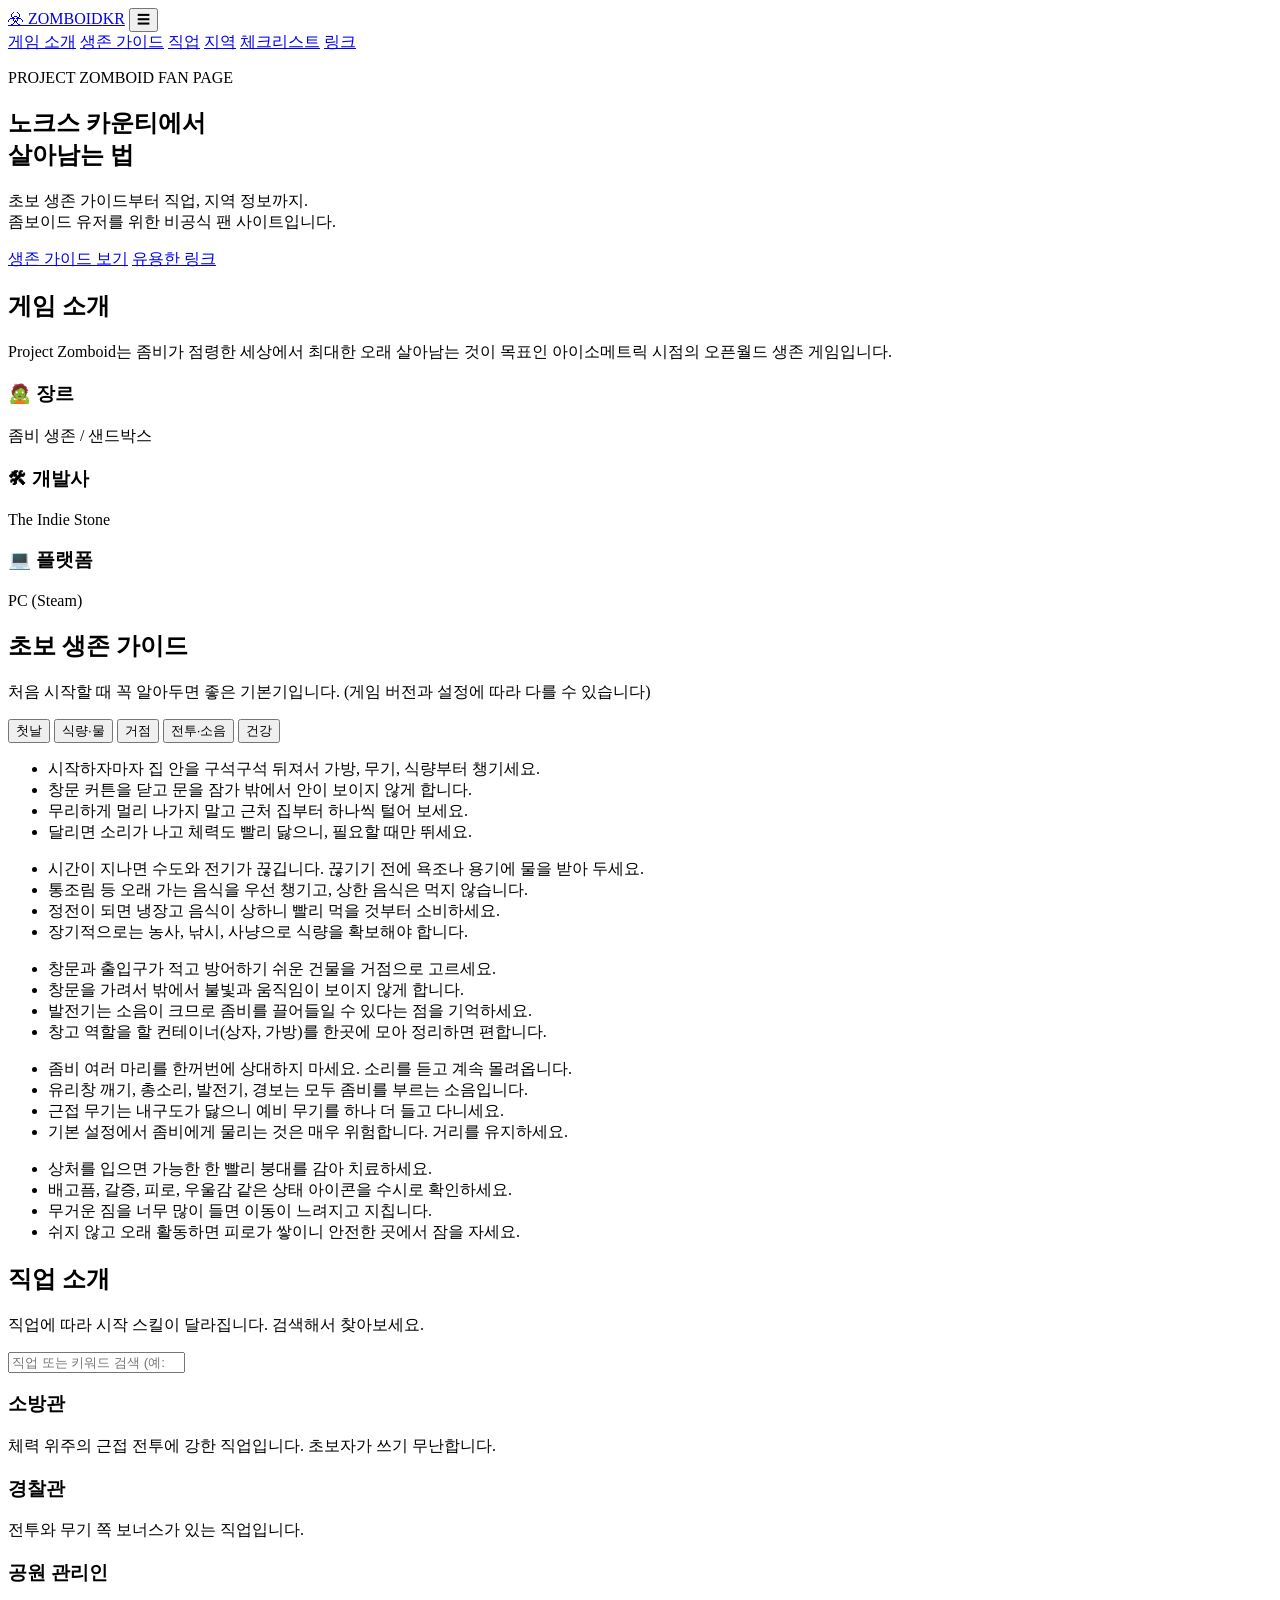
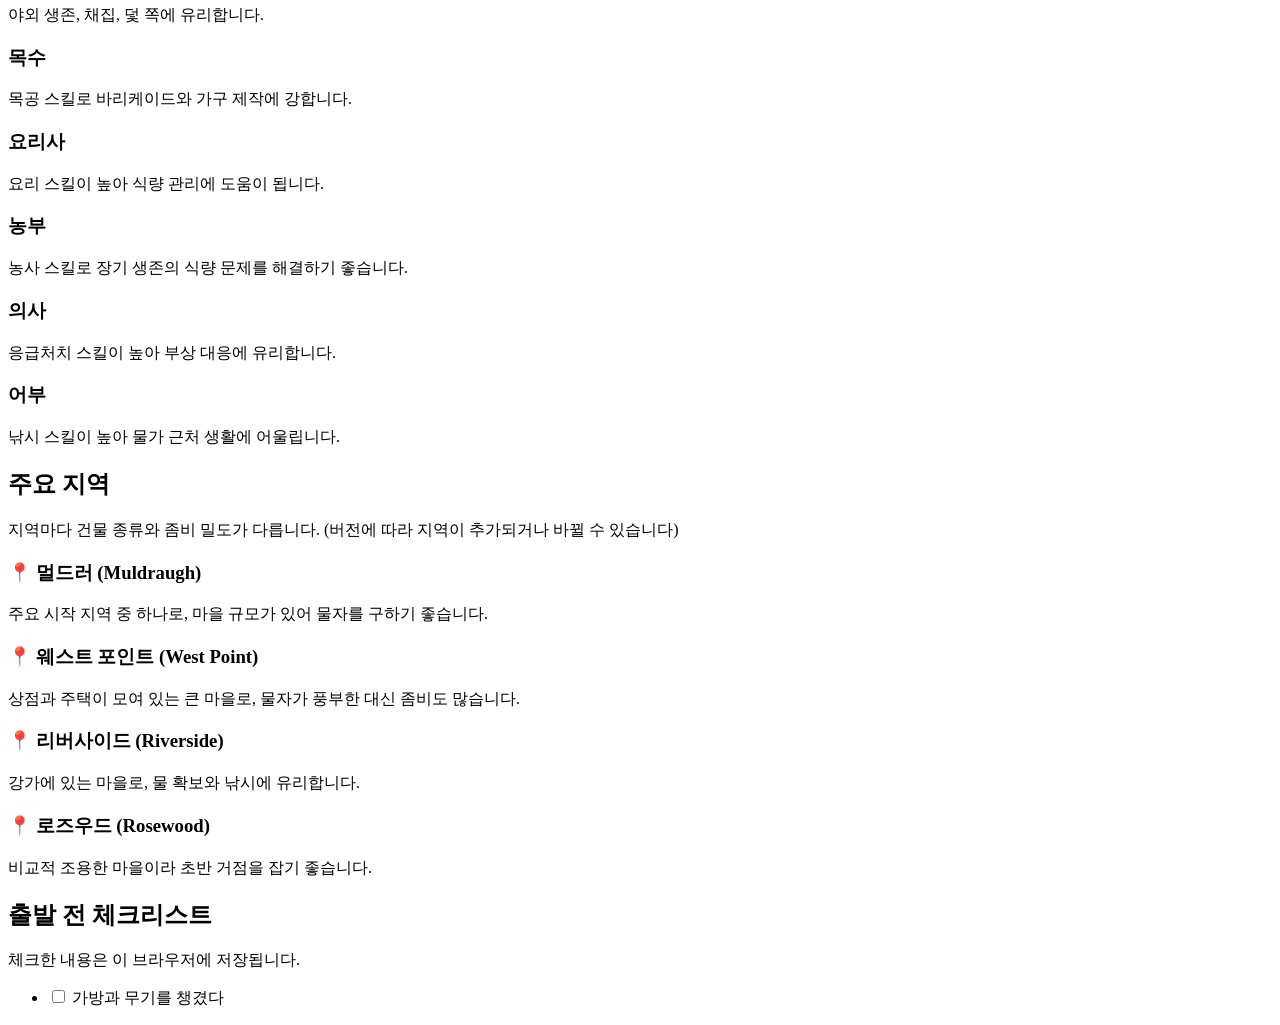
==== index.html @ ecaa8316 "Create index.html" ====
<!DOCTYPE html>
<html lang="ko">
<head>
  <meta charset="UTF-8">
  <meta name="viewport" content="width=device-width, initial-scale=1.0">
  <title>좀보이드 생존 가이드 | Project Zomboid Fan Page</title>
  <meta name="description" content="프로젝트 좀보이드 초보 생존 가이드, 직업 정보, 맵 소개, 유용한 링크 모음">
  <link rel="stylesheet" href="style.css">
</head>
<body>

  <!-- 상단 메뉴 -->
  <header class="site-header">
    <div class="container header-inner">
      <a href="#home" class="logo">☣ ZOMBOID<span>KR</span></a>
      <button id="menu-btn" aria-label="메뉴 열기">☰</button>
      <nav id="nav">
        <a href="#about">게임 소개</a>
        <a href="#guide">생존 가이드</a>
        <a href="#jobs">직업</a>
        <a href="#maps">지역</a>
        <a href="#checklist-section">체크리스트</a>
        <a href="#links">링크</a>
      </nav>
    </div>
  </header>

  <main>
    <!-- 메인 배너 -->
    <section id="home" class="hero">
      <div class="container">
        <p class="hero-sub">PROJECT ZOMBOID FAN PAGE</p>
        <h1>노크스 카운티에서<br>살아남는 법</h1>
        <p class="hero-desc">초보 생존 가이드부터 직업, 지역 정보까지.<br>좀보이드 유저를 위한 비공식 팬 사이트입니다.</p>
        <div class="hero-btns">
          <a href="#guide" class="btn btn-primary">생존 가이드 보기</a>
          <a href="#links" class="btn btn-ghost">유용한 링크</a>
        </div>
      </div>
    </section>

    <!-- 게임 소개 -->
    <section id="about" class="section">
      <div class="container">
        <h2 class="section-title">게임 소개</h2>
        <p class="section-desc">Project Zomboid는 좀비가 점령한 세상에서 최대한 오래 살아남는 것이 목표인 아이소메트릭 시점의 오픈월드 생존 게임입니다.</p>
        <div class="grid grid-3">
          <article class="card">
            <h3>🧟 장르</h3>
            <p>좀비 생존 / 샌드박스</p>
          </article>
          <article class="card">
            <h3>🛠 개발사</h3>
            <p>The Indie Stone</p>
          </article>
          <article class="card">
            <h3>💻 플랫폼</h3>
            <p>PC (Steam)</p>
          </article>
        </div>
      </div>
    </section>

    <!-- 생존 가이드 (탭) -->
    <section id="guide" class="section section-alt">
      <div class="container">
        <h2 class="section-title">초보 생존 가이드</h2>
        <p class="section-desc">처음 시작할 때 꼭 알아두면 좋은 기본기입니다. (게임 버전과 설정에 따라 다를 수 있습니다)</p>

        <div class="tabs">
          <button class="tab-btn active" data-tab="tab-first">첫날</button>
          <button class="tab-btn" data-tab="tab-food">식량·물</button>
          <button class="tab-btn" data-tab="tab-base">거점</button>
          <button class="tab-btn" data-tab="tab-fight">전투·소음</button>
          <button class="tab-btn" data-tab="tab-health">건강</button>
        </div>

        <div id="tab-first" class="tab-panel active">
          <ul class="tip-list">
            <li>시작하자마자 집 안을 구석구석 뒤져서 가방, 무기, 식량부터 챙기세요.</li>
            <li>창문 커튼을 닫고 문을 잠가 밖에서 안이 보이지 않게 합니다.</li>
            <li>무리하게 멀리 나가지 말고 근처 집부터 하나씩 털어 보세요.</li>
            <li>달리면 소리가 나고 체력도 빨리 닳으니, 필요할 때만 뛰세요.</li>
          </ul>
        </div>

        <div id="tab-food" class="tab-panel">
          <ul class="tip-list">
            <li>시간이 지나면 수도와 전기가 끊깁니다. 끊기기 전에 욕조나 용기에 물을 받아 두세요.</li>
            <li>통조림 등 오래 가는 음식을 우선 챙기고, 상한 음식은 먹지 않습니다.</li>
            <li>정전이 되면 냉장고 음식이 상하니 빨리 먹을 것부터 소비하세요.</li>
            <li>장기적으로는 농사, 낚시, 사냥으로 식량을 확보해야 합니다.</li>
          </ul>
        </div>

        <div id="tab-base" class="tab-panel">
          <ul class="tip-list">
            <li>창문과 출입구가 적고 방어하기 쉬운 건물을 거점으로 고르세요.</li>
            <li>창문을 가려서 밖에서 불빛과 움직임이 보이지 않게 합니다.</li>
            <li>발전기는 소음이 크므로 좀비를 끌어들일 수 있다는 점을 기억하세요.</li>
            <li>창고 역할을 할 컨테이너(상자, 가방)를 한곳에 모아 정리하면 편합니다.</li>
          </ul>
        </div>

        <div id="tab-fight" class="tab-panel">
          <ul class="tip-list">
            <li>좀비 여러 마리를 한꺼번에 상대하지 마세요. 소리를 듣고 계속 몰려옵니다.</li>
            <li>유리창 깨기, 총소리, 발전기, 경보는 모두 좀비를 부르는 소음입니다.</li>
            <li>근접 무기는 내구도가 닳으니 예비 무기를 하나 더 들고 다니세요.</li>
            <li>기본 설정에서 좀비에게 물리는 것은 매우 위험합니다. 거리를 유지하세요.</li>
          </ul>
        </div>

        <div id="tab-health" class="tab-panel">
          <ul class="tip-list">
            <li>상처를 입으면 가능한 한 빨리 붕대를 감아 치료하세요.</li>
            <li>배고픔, 갈증, 피로, 우울감 같은 상태 아이콘을 수시로 확인하세요.</li>
            <li>무거운 짐을 너무 많이 들면 이동이 느려지고 지칩니다.</li>
            <li>쉬지 않고 오래 활동하면 피로가 쌓이니 안전한 곳에서 잠을 자세요.</li>
          </ul>
        </div>
      </div>
    </section>

    <!-- 직업 -->
    <section id="jobs" class="section">
      <div class="container">
        <h2 class="section-title">직업 소개</h2>
        <p class="section-desc">직업에 따라 시작 스킬이 달라집니다. 검색해서 찾아보세요.</p>
        <input type="search" id="job-search" class="search" placeholder="직업 또는 키워드 검색 (예: 요리, 농사)">

        <div class="grid grid-3" id="job-list">
          <article class="card job-card">
            <h3>소방관</h3>
            <p>체력 위주의 근접 전투에 강한 직업입니다. 초보자가 쓰기 무난합니다.</p>
          </article>
          <article class="card job-card">
            <h3>경찰관</h3>
            <p>전투와 무기 쪽 보너스가 있는 직업입니다.</p>
          </article>
          <article class="card job-card">
            <h3>공원 관리인</h3>
            <p>야외 생존, 채집, 덫 쪽에 유리합니다.</p>
          </article>
          <article class="card job-card">
            <h3>목수</h3>
            <p>목공 스킬로 바리케이드와 가구 제작에 강합니다.</p>
          </article>
          <article class="card job-card">
            <h3>요리사</h3>
            <p>요리 스킬이 높아 식량 관리에 도움이 됩니다.</p>
          </article>
          <article class="card job-card">
            <h3>농부</h3>
            <p>농사 스킬로 장기 생존의 식량 문제를 해결하기 좋습니다.</p>
          </article>
          <article class="card job-card">
            <h3>의사</h3>
            <p>응급처치 스킬이 높아 부상 대응에 유리합니다.</p>
          </article>
          <article class="card job-card">
            <h3>어부</h3>
            <p>낚시 스킬이 높아 물가 근처 생활에 어울립니다.</p>
          </article>
        </div>
        <p id="job-empty" class="empty-msg" hidden>검색 결과가 없습니다.</p>
      </div>
    </section>

    <!-- 지역 -->
    <section id="maps" class="section section-alt">
      <div class="container">
        <h2 class="section-title">주요 지역</h2>
        <p class="section-desc">지역마다 건물 종류와 좀비 밀도가 다릅니다. (버전에 따라 지역이 추가되거나 바뀔 수 있습니다)</p>
        <div class="grid grid-2">
          <article class="card">
            <h3>📍 멀드러 (Muldraugh)</h3>
            <p>주요 시작 지역 중 하나로, 마을 규모가 있어 물자를 구하기 좋습니다.</p>
          </article>
          <article class="card">
            <h3>📍 웨스트 포인트 (West Point)</h3>
            <p>상점과 주택이 모여 있는 큰 마을로, 물자가 풍부한 대신 좀비도 많습니다.</p>
          </article>
          <article class="card">
            <h3>📍 리버사이드 (Riverside)</h3>
            <p>강가에 있는 마을로, 물 확보와 낚시에 유리합니다.</p>
          </article>
          <article class="card">
            <h3>📍 로즈우드 (Rosewood)</h3>
            <p>비교적 조용한 마을이라 초반 거점을 잡기 좋습니다.</p>
          </article>
        </div>
      </div>
    </section>

    <!-- 체크리스트 -->
    <section id="checklist-section" class="section">
      <div class="container">
        <h2 class="section-title">출발 전 체크리스트</h2>
        <p class="section-desc">체크한 내용은 이 브라우저에 저장됩니다.</p>
        <ul id="checklist" class="checklist">
          <li><label><input type="checkbox" id="c1"> 가방과 무기를 챙겼다</label></li>
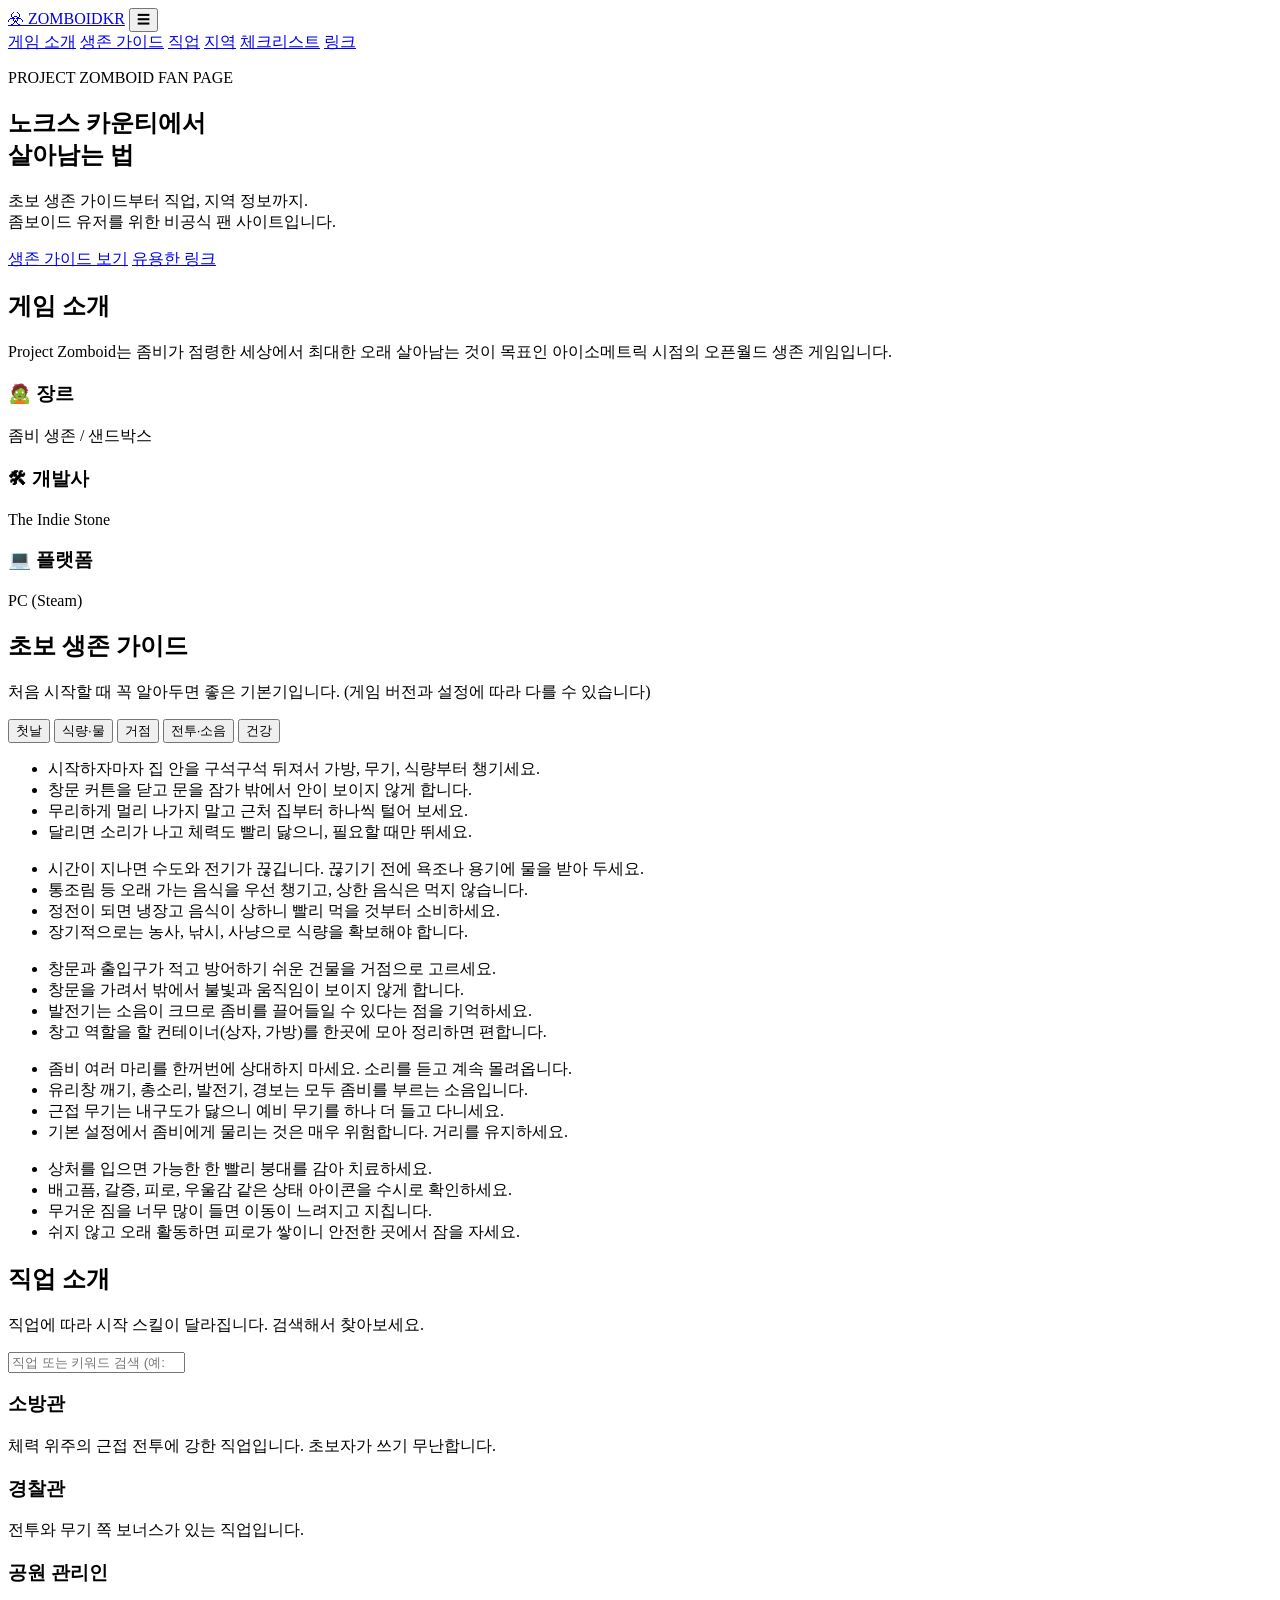
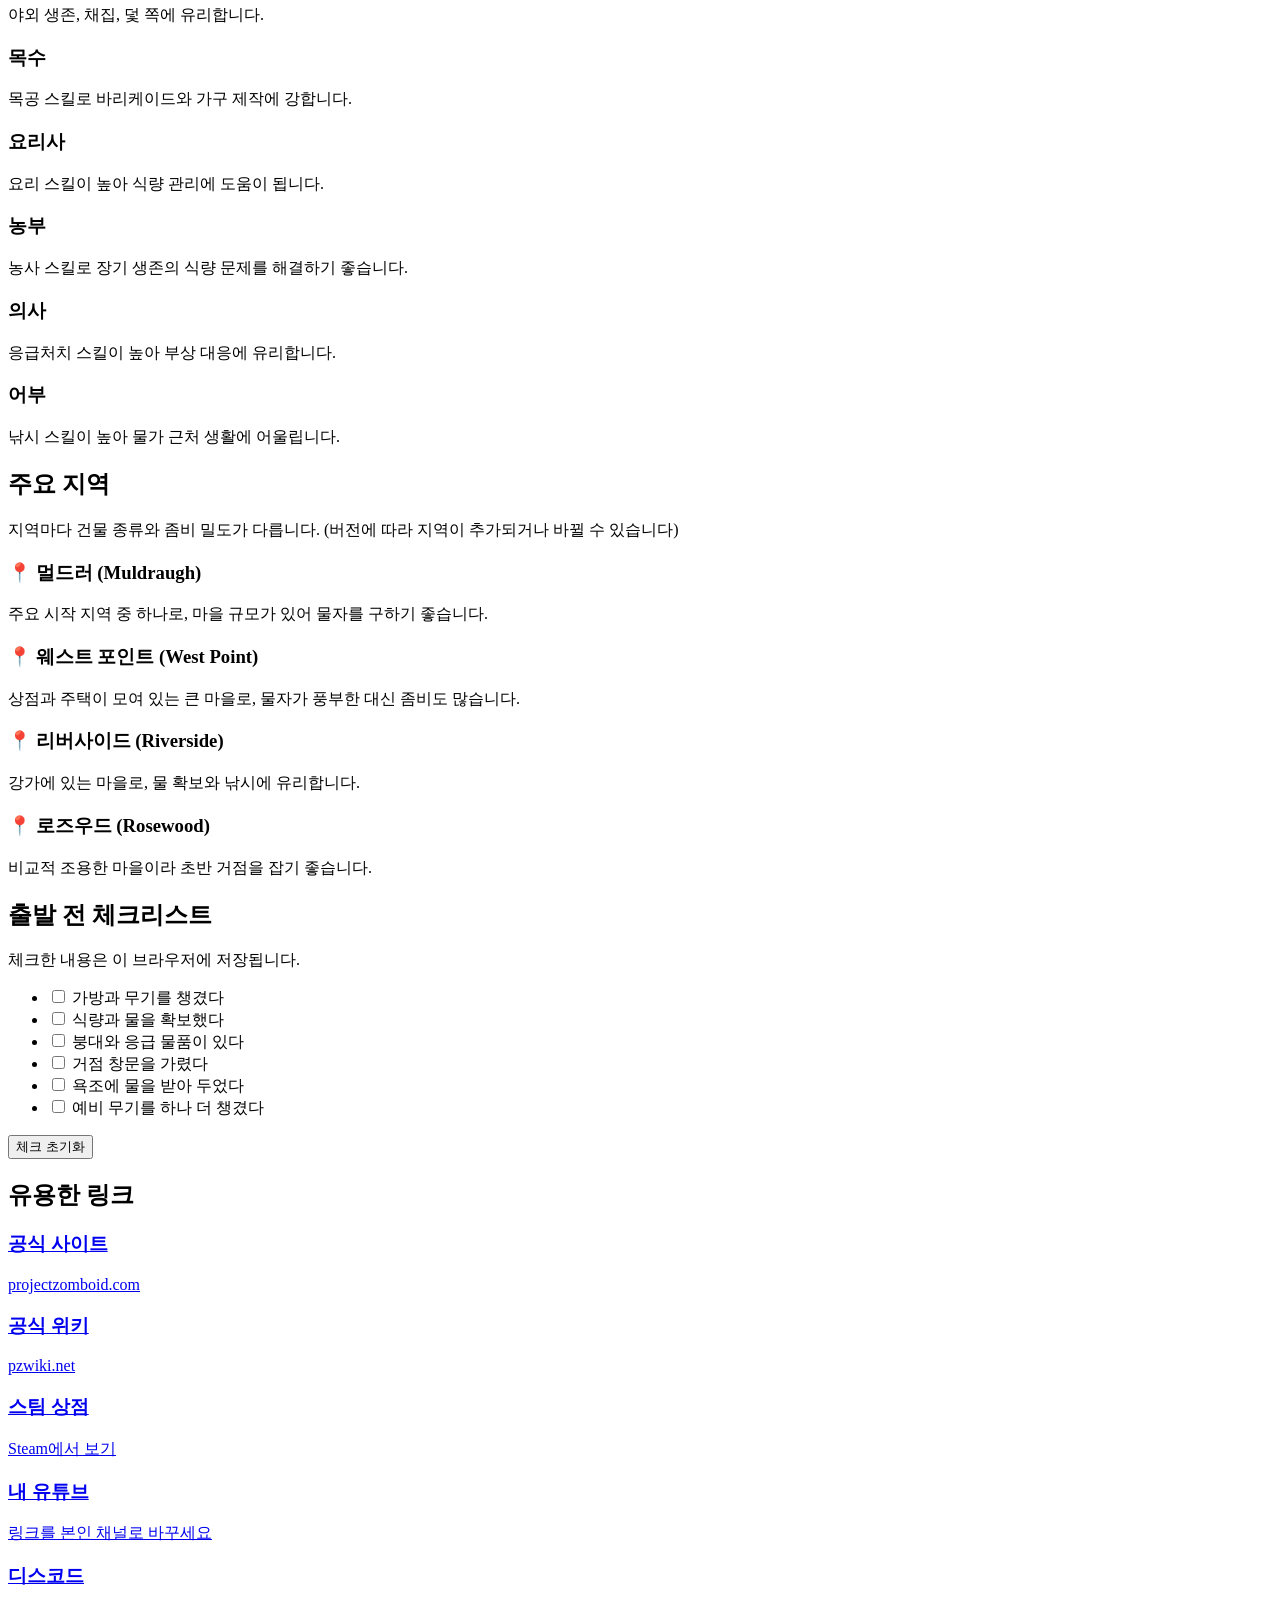
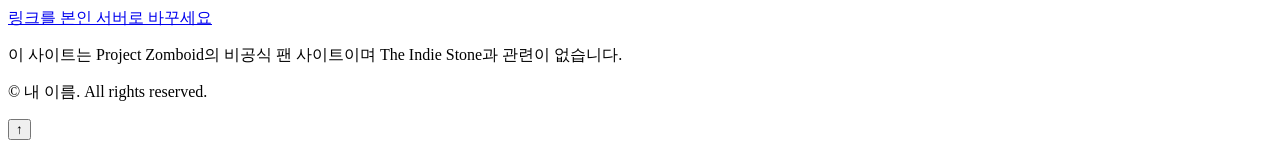
==== commit 22fba440: "Update index.html" ====
--- a/index.html
+++ b/index.html
@@ -200,3 +200,56 @@
         <p class="section-desc">체크한 내용은 이 브라우저에 저장됩니다.</p>
         <ul id="checklist" class="checklist">
           <li><label><input type="checkbox" id="c1"> 가방과 무기를 챙겼다</label></li>
+          <li><label><input type="checkbox" id="c2"> 식량과 물을 확보했다</label></li>
+          <li><label><input type="checkbox" id="c3"> 붕대와 응급 물품이 있다</label></li>
+          <li><label><input type="checkbox" id="c4"> 거점 창문을 가렸다</label></li>
+          <li><label><input type="checkbox" id="c5"> 욕조에 물을 받아 두었다</label></li>
+          <li><label><input type="checkbox" id="c6"> 예비 무기를 하나 더 챙겼다</label></li>
+        </ul>
+        <button id="reset-check" class="btn btn-ghost">체크 초기화</button>
+      </div>
+    </section>
+
+    <!-- 링크 -->
+    <section id="links" class="section section-alt">
+      <div class="container">
+        <h2 class="section-title">유용한 링크</h2>
+        <div class="grid grid-3">
+          <a class="card link-card" href="https://projectzomboid.com" target="_blank" rel="noopener">
+            <h3>공식 사이트</h3>
+            <p>projectzomboid.com</p>
+          </a>
+          <a class="card link-card" href="https://pzwiki.net" target="_blank" rel="noopener">
+            <h3>공식 위키</h3>
+            <p>pzwiki.net</p>
+          </a>
+          <a class="card link-card" href="https://store.steampowered.com/app/108600" target="_blank" rel="noopener">
+            <h3>스팀 상점</h3>
+            <p>Steam에서 보기</p>
+          </a>
+          <!-- 아래 링크는 본인 것으로 바꾸세요 -->
+          <a class="card link-card" href="https://www.youtube.com/" target="_blank" rel="noopener">
+            <h3>내 유튜브</h3>
+            <p>링크를 본인 채널로 바꾸세요</p>
+          </a>
+          <a class="card link-card" href="https://discord.com/" target="_blank" rel="noopener">
+            <h3>디스코드</h3>
+            <p>링크를 본인 서버로 바꾸세요</p>
+          </a>
+        </div>
+      </div>
+    </section>
+  </main>
+
+  <footer class="site-footer">
+    <div class="container">
+      <p>이 사이트는 Project Zomboid의 비공식 팬 사이트이며 The Indie Stone과 관련이 없습니다.</p>
+      <p>© <span id="year"></span> 내 이름. All rights reserved.</p>
+    </div>
+  </footer>
+
+  <button id="to-top" aria-label="맨 위로">↑</button>
+
+  <script src="script.js"></script>
+</body>
+</html>
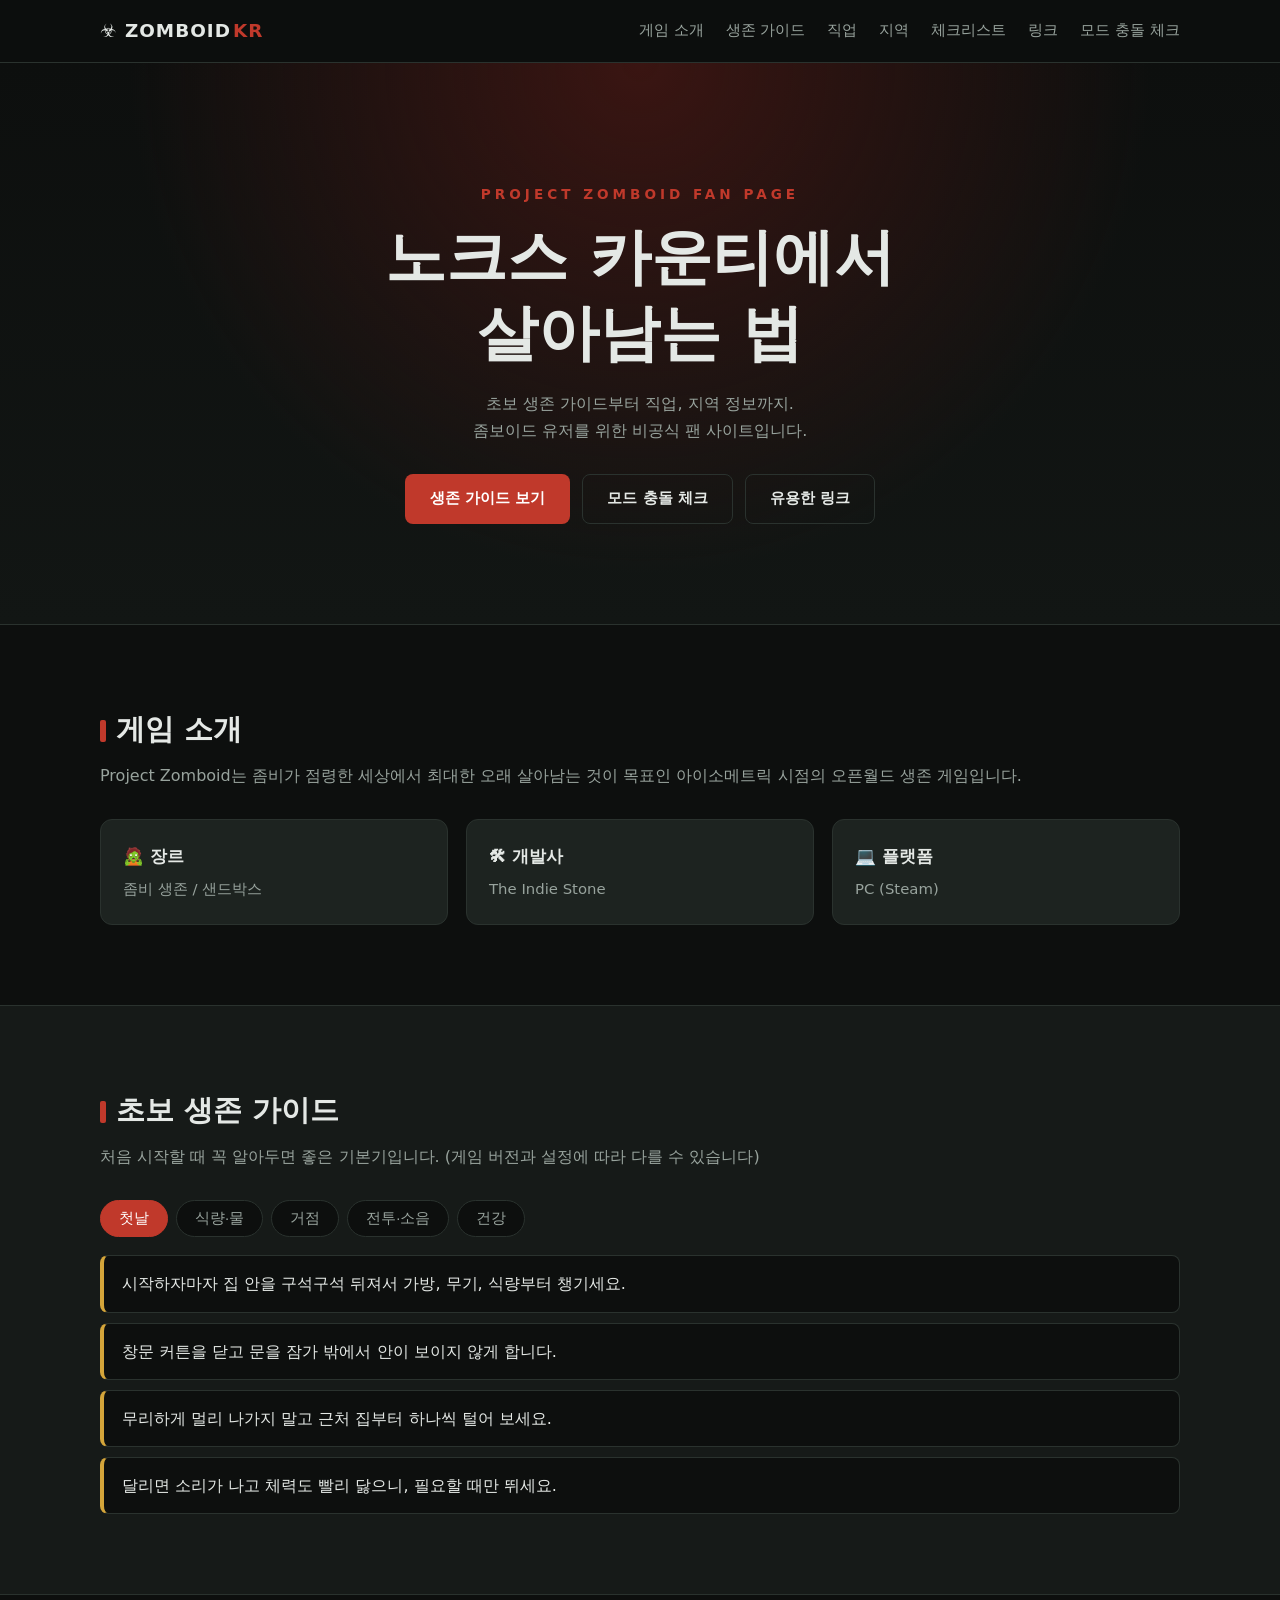
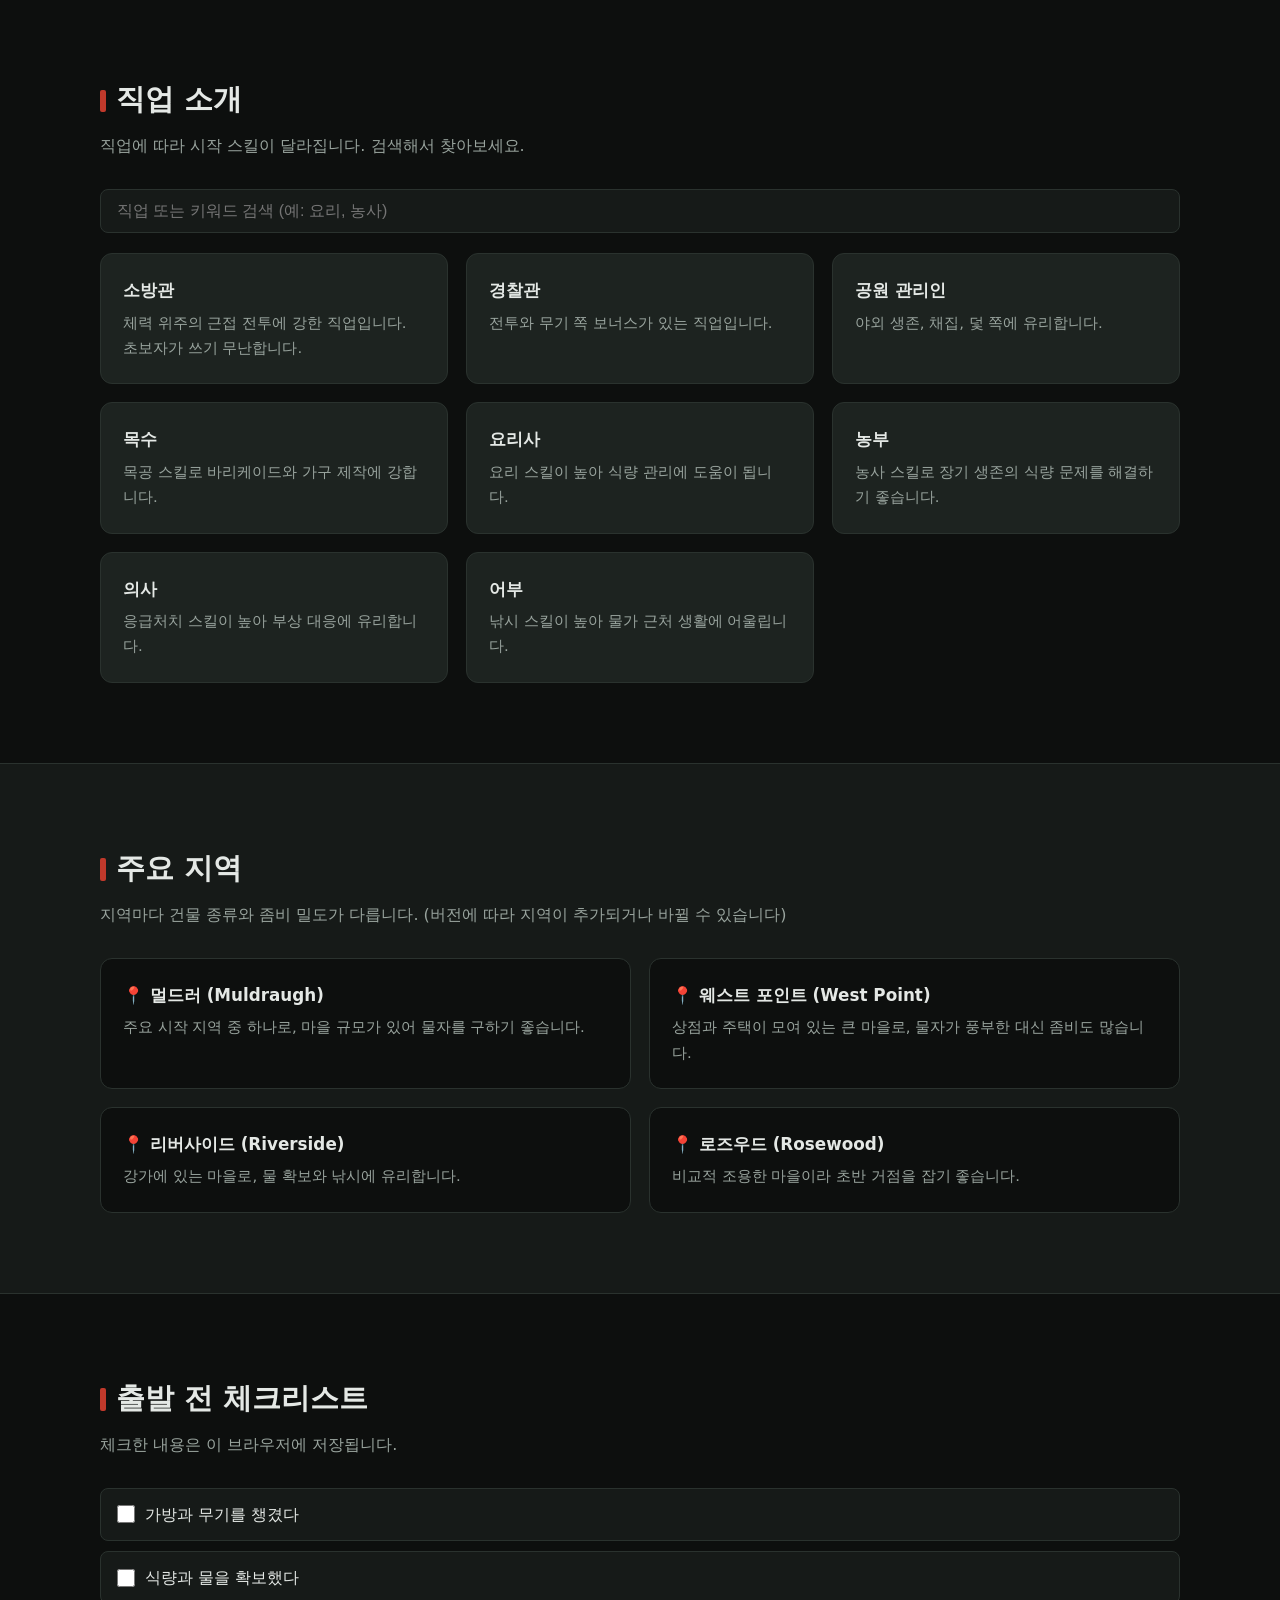
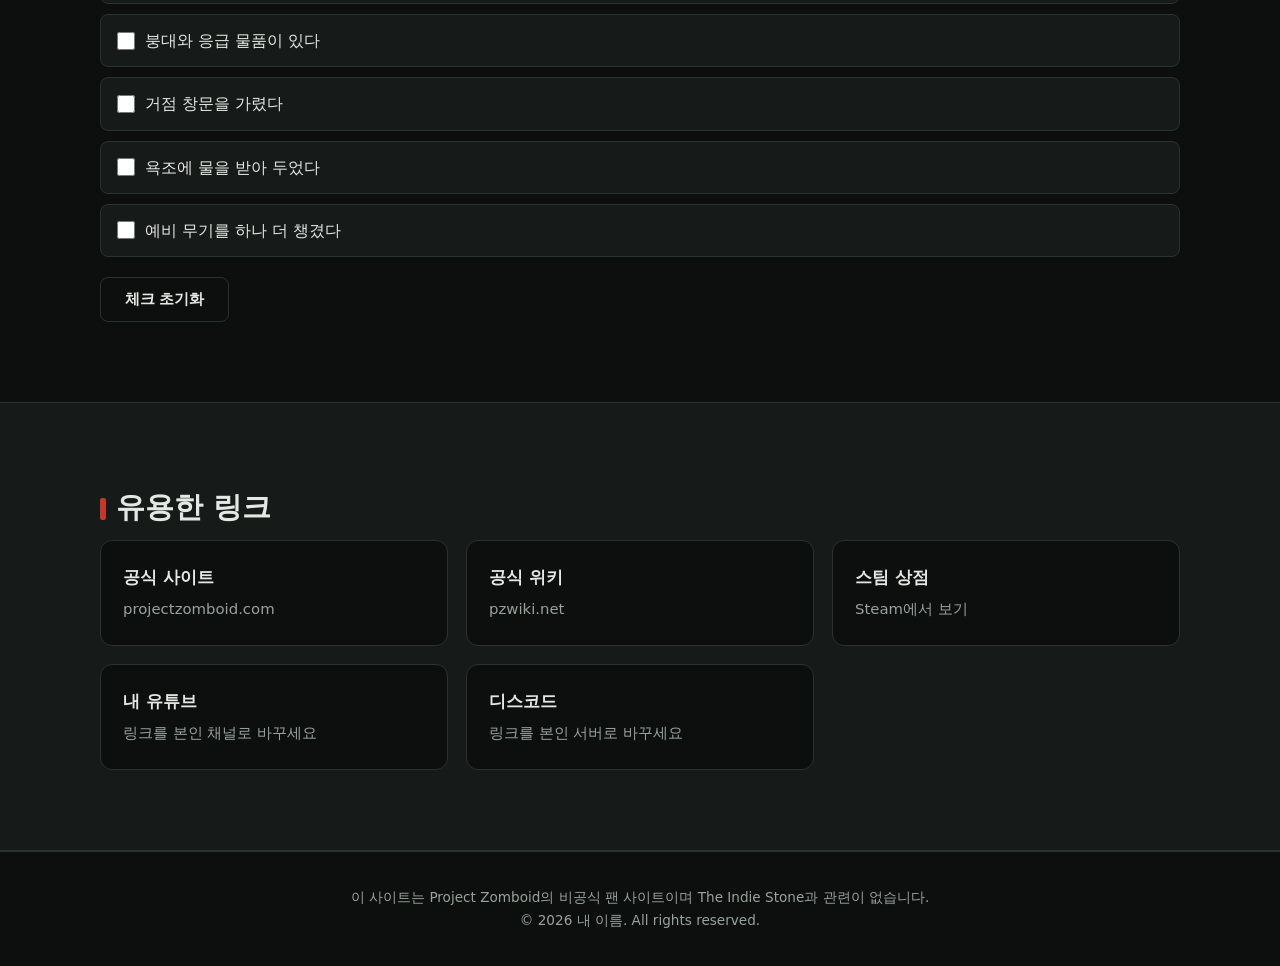
==== commit eb2f1675: "Update index.html" ====
--- a/index.html
+++ b/index.html
@@ -21,6 +21,7 @@
         <a href="#maps">지역</a>
         <a href="#checklist-section">체크리스트</a>
         <a href="#links">링크</a>
+        <a href="checker.html">모드 충돌 체크</a>
       </nav>
     </div>
   </header>
@@ -34,6 +35,7 @@
         <p class="hero-desc">초보 생존 가이드부터 직업, 지역 정보까지.<br>좀보이드 유저를 위한 비공식 팬 사이트입니다.</p>
         <div class="hero-btns">
           <a href="#guide" class="btn btn-primary">생존 가이드 보기</a>
+          <a href="checker.html" class="btn btn-ghost">모드 충돌 체크</a>
           <a href="#links" class="btn btn-ghost">유용한 링크</a>
         </div>
       </div>
--- a/style.css
+++ b/style.css
@@ -0,0 +1,161 @@
+:root {
+  --bg: #0d0f0e;
+  --panel: #161a18;
+  --panel-2: #1d2320;
+  --line: #2a322e;
+  --text: #e4e8e5;
+  --muted: #98a39d;
+  --accent: #c0392b;
+  --accent-2: #d4a53a;
+}
+
+* { box-sizing: border-box; margin: 0; padding: 0; }
+[hidden] { display: none !important; }
+html { scroll-behavior: smooth; scroll-padding-top: 70px; }
+
+body {
+  font-family: system-ui, -apple-system, "Malgun Gothic", "Apple SD Gothic Neo", sans-serif;
+  background: var(--bg);
+  color: var(--text);
+  line-height: 1.7;
+}
+
+a { color: inherit; text-decoration: none; }
+.container { width: min(1080px, 92%); margin: 0 auto; }
+
+/* 헤더 */
+.site-header {
+  position: sticky; top: 0; z-index: 50;
+  background: rgba(13, 15, 14, 0.9);
+  backdrop-filter: blur(8px);
+  border-bottom: 1px solid var(--line);
+}
+.header-inner {
+  display: flex; align-items: center; justify-content: space-between;
+  height: 62px;
+}
+.logo { font-weight: 800; letter-spacing: 1px; font-size: 1.15rem; }
+.logo span { color: var(--accent); margin-left: 2px; }
+#nav { display: flex; gap: 22px; }
+#nav a { color: var(--muted); font-size: 0.95rem; transition: color 0.2s; }
+#nav a:hover { color: var(--text); }
+#menu-btn {
+  display: none; background: none; border: 1px solid var(--line);
+  color: var(--text); font-size: 1.2rem; padding: 4px 10px; border-radius: 6px; cursor: pointer;
+}
+
+/* 메인 배너 */
+.hero {
+  padding: 120px 0 100px;
+  text-align: center;
+  background:
+    radial-gradient(circle at 50% 0%, #3a1512 0%, transparent 60%),
+    linear-gradient(#0d0f0e, #121614);
+  border-bottom: 1px solid var(--line);
+}
+.hero-sub { color: var(--accent); letter-spacing: 4px; font-size: 0.85rem; font-weight: 700; }
+.hero h1 { font-size: clamp(2.2rem, 6vw, 3.8rem); line-height: 1.25; margin: 14px 0 18px; }
+.hero-desc { color: var(--muted); margin-bottom: 30px; }
+.hero-btns { display: flex; gap: 12px; justify-content: center; flex-wrap: wrap; }
+
+.btn {
+  display: inline-block; padding: 11px 24px; border-radius: 8px;
+  font-weight: 600; cursor: pointer; border: 1px solid transparent;
+  font-size: 0.95rem; transition: 0.2s;
+}
+.btn-primary { background: var(--accent); color: #fff; }
+.btn-primary:hover { background: #a82f23; }
+.btn-ghost { background: transparent; color: var(--text); border-color: var(--line); }
+.btn-ghost:hover { border-color: var(--accent); color: var(--accent); }
+
+/* 섹션 공통 */
+.section { padding: 80px 0; }
+.section-alt { background: var(--panel); border-top: 1px solid var(--line); border-bottom: 1px solid var(--line); }
+.section-title { font-size: 1.8rem; margin-bottom: 8px; }
+.section-title::before { content: ""; display: inline-block; width: 6px; height: 1.4rem; background: var(--accent); margin-right: 10px; vertical-align: -3px; border-radius: 2px; }
+.section-desc { color: var(--muted); margin-bottom: 30px; }
+
+/* 카드 */
+.grid { display: grid; gap: 18px; }
+.grid-2 { grid-template-columns: repeat(2, 1fr); }
+.grid-3 { grid-template-columns: repeat(3, 1fr); }
+.card {
+  background: var(--panel-2);
+  border: 1px solid var(--line);
+  border-radius: 12px;
+  padding: 22px;
+  transition: transform 0.2s, border-color 0.2s;
+}
+.card:hover { transform: translateY(-3px); border-color: var(--accent); }
+.card h3 { margin-bottom: 6px; font-size: 1.05rem; }
+.card p { color: var(--muted); font-size: 0.93rem; }
+.section-alt .card { background: var(--bg); }
+
+/* 탭 */
+.tabs { display: flex; flex-wrap: wrap; gap: 8px; margin-bottom: 18px; }
+.tab-btn {
+  background: var(--bg); color: var(--muted);
+  border: 1px solid var(--line); border-radius: 999px;
+  padding: 8px 18px; cursor: pointer; font-size: 0.93rem; transition: 0.2s;
+}
+.tab-btn:hover { color: var(--text); }
+.tab-btn.active { background: var(--accent); color: #fff; border-color: var(--accent); }
+.tab-panel { display: none; }
+.tab-panel.active { display: block; }
+.tip-list { list-style: none; display: grid; gap: 10px; }
+.tip-list li {
+  background: var(--bg); border: 1px solid var(--line); border-left: 4px solid var(--accent-2);
+  padding: 14px 18px; border-radius: 8px;
+}
+
+/* 검색 */
+.search {
+  width: 100%; padding: 12px 16px; margin-bottom: 20px;
+  background: var(--panel); color: var(--text);
+  border: 1px solid var(--line); border-radius: 8px; font-size: 1rem;
+}
+.search:focus { outline: none; border-color: var(--accent); }
+.empty-msg { color: var(--muted); text-align: center; padding: 20px 0; }
+
+/* 체크리스트 */
+.checklist { list-style: none; display: grid; gap: 10px; margin-bottom: 20px; }
+.checklist li {
+  background: var(--panel); border: 1px solid var(--line);
+  border-radius: 8px; padding: 12px 16px;
+}
+.checklist label { cursor: pointer; display: flex; gap: 10px; align-items: center; }
+.checklist input { width: 18px; height: 18px; accent-color: var(--accent); }
+.checklist input:checked + * { text-decoration: line-through; }
+
+/* 링크 카드 */
+.link-card { display: block; }
+
+/* 푸터 */
+.site-footer {
+  padding: 34px 0; text-align: center; color: var(--muted);
+  font-size: 0.85rem; border-top: 1px solid var(--line);
+}
+
+/* 맨 위로 버튼 */
+#to-top {
+  position: fixed; right: 20px; bottom: 20px;
+  width: 44px; height: 44px; border-radius: 50%;
+  background: var(--accent); color: #fff; border: none;
+  font-size: 1.2rem; cursor: pointer; display: none;
+}
+#to-top.show { display: block; }
+
+/* 모바일 */
+@media (max-width: 760px) {
+  #menu-btn { display: block; }
+  #nav {
+    display: none; position: absolute; top: 62px; left: 0; right: 0;
+    flex-direction: column; gap: 0;
+    background: var(--panel); border-bottom: 1px solid var(--line);
+  }
+  #nav.open { display: flex; }
+  #nav a { padding: 14px 4%; border-top: 1px solid var(--line); }
+  .grid-2, .grid-3 { grid-template-columns: 1fr; }
+  .hero { padding: 80px 0 70px; }
+  .section { padding: 56px 0; }
+}
